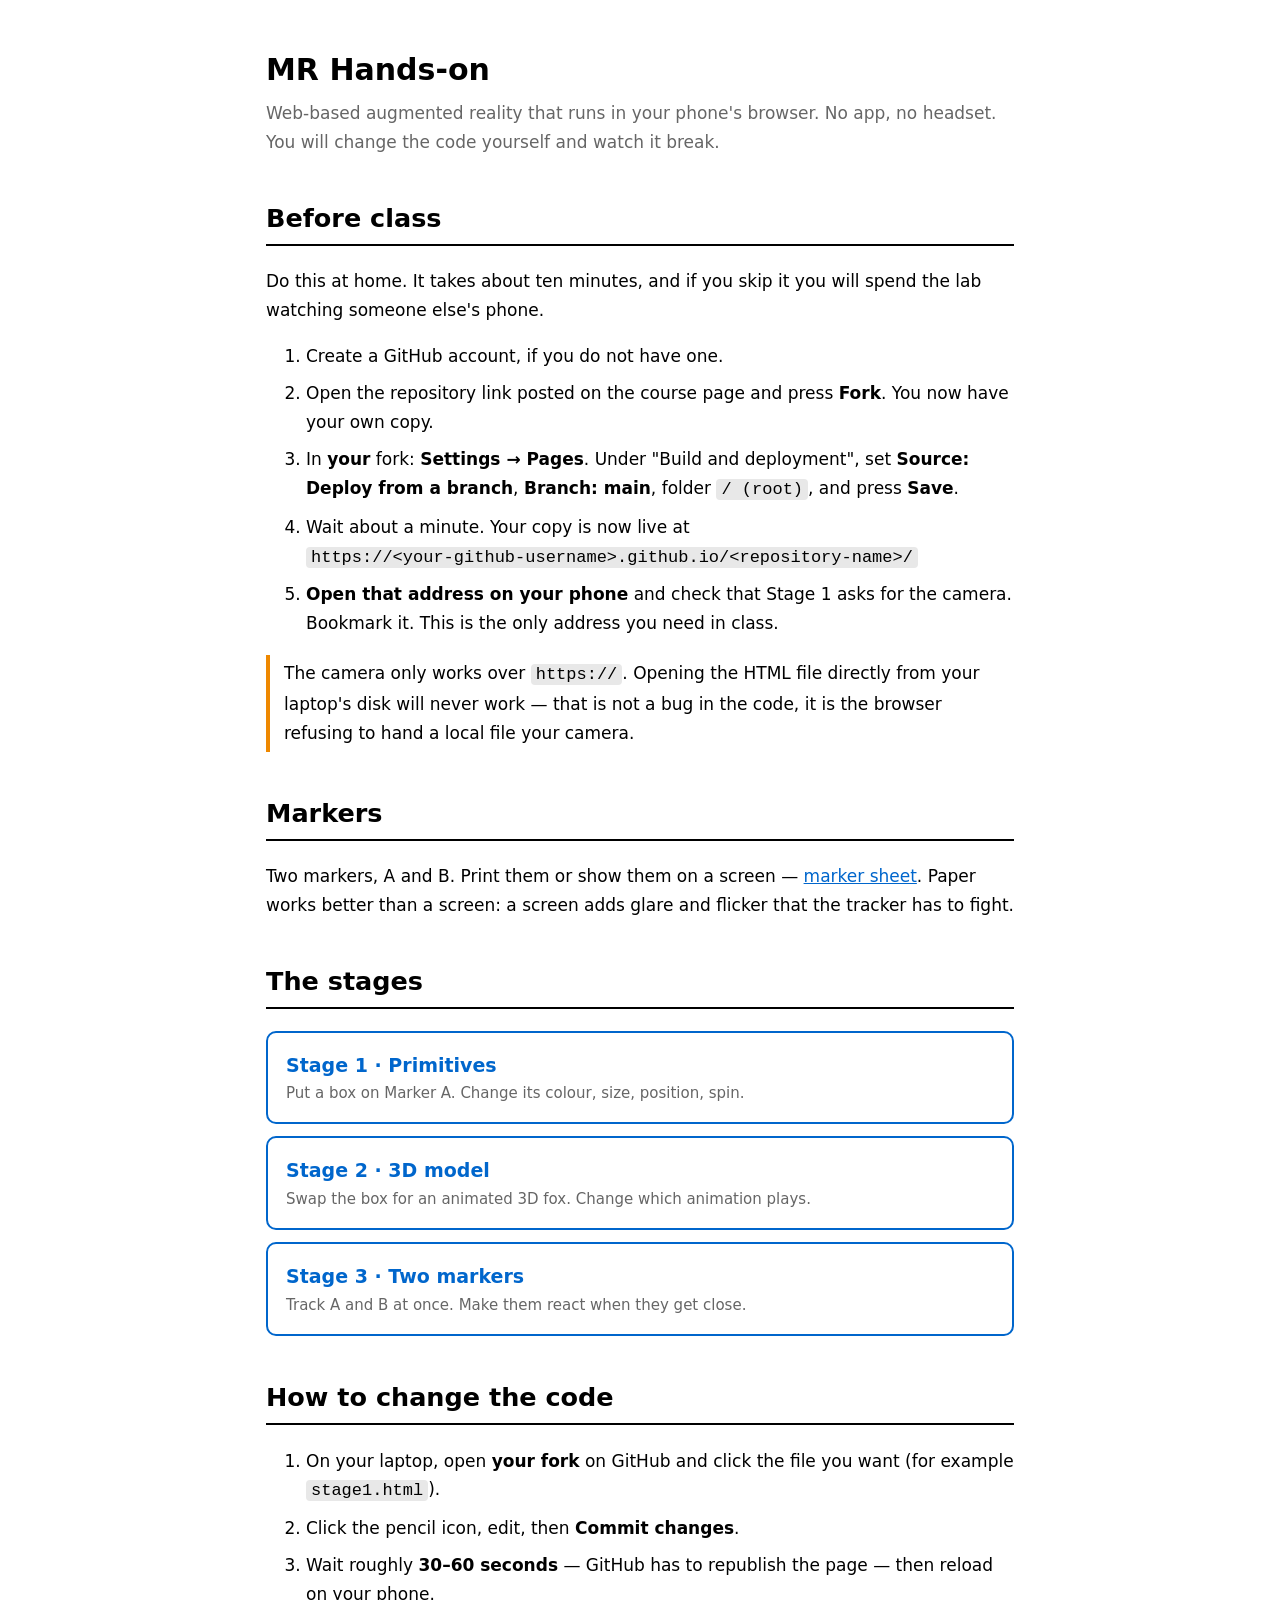
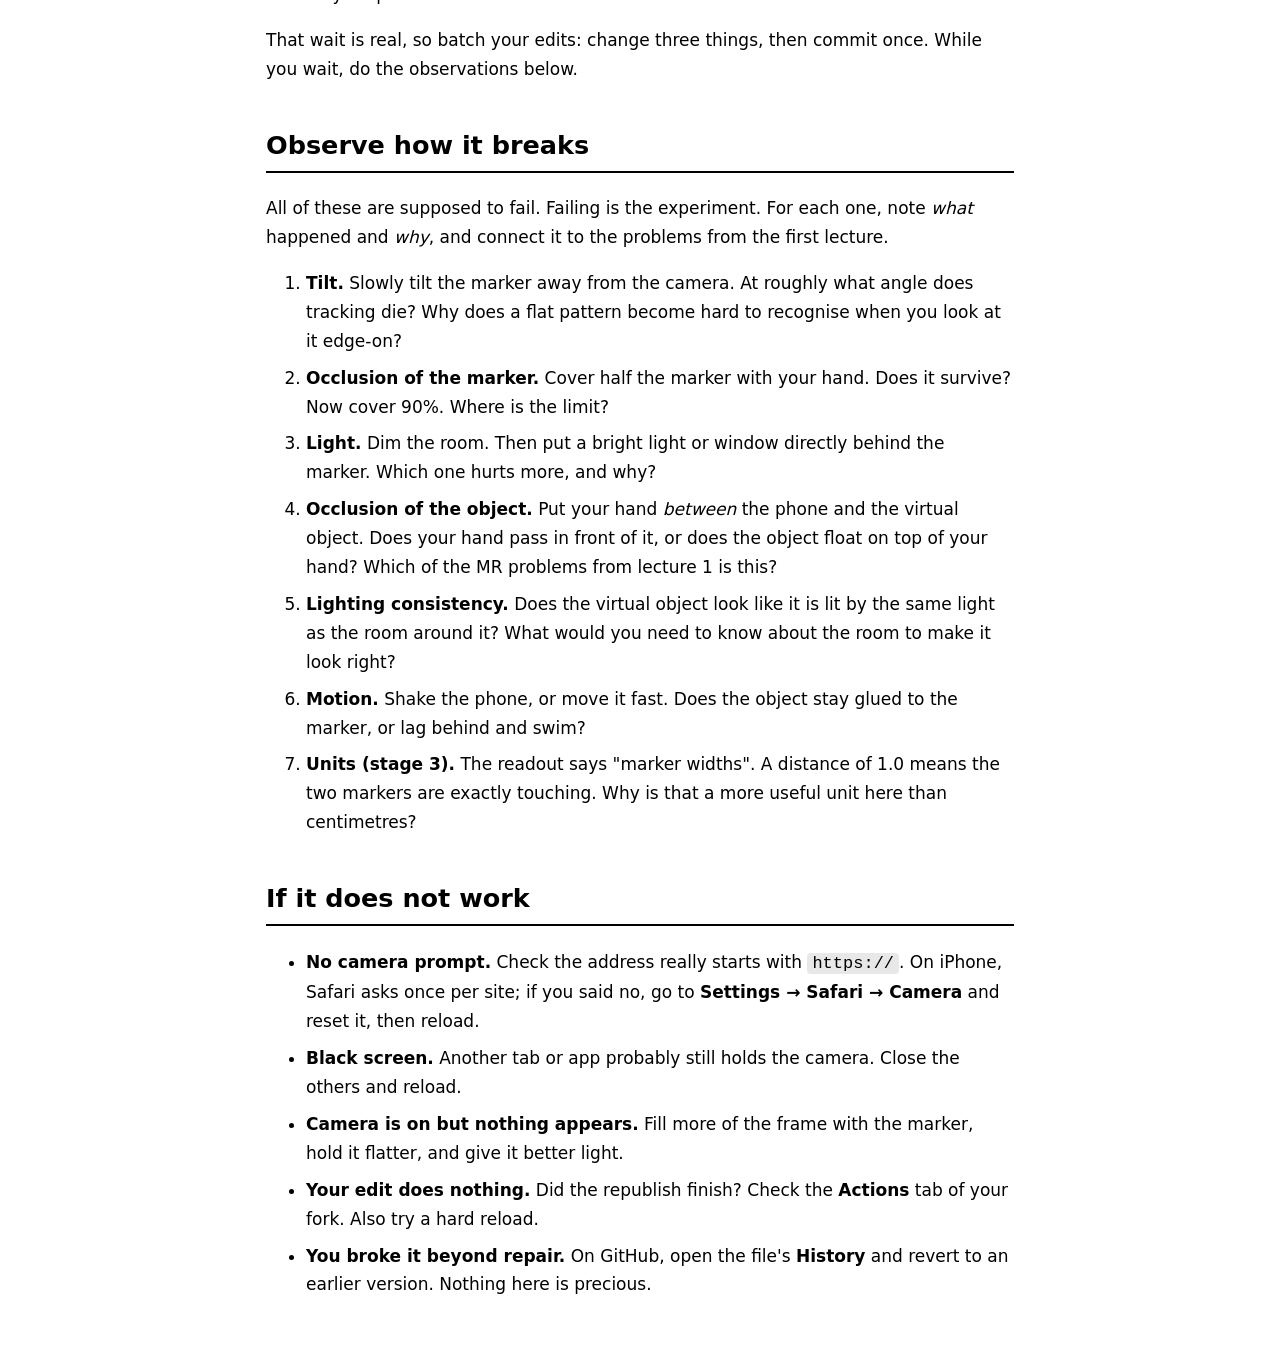
==== index.html @ 69056732 "initial files" ====
<!DOCTYPE html>
<html lang="en">
<head>
  <meta charset="utf-8" />
  <title>MR Hands-on</title>
  <meta name="viewport" content="width=device-width, initial-scale=1" />
  <style>
    :root { color-scheme: light dark; }
    body {
      font-family: system-ui, sans-serif;
      line-height: 1.7; font-size: 17px;
      max-width: 44em; margin: 0 auto; padding: 24px 20px 64px;
    }
    h1 { font-size: 30px; margin-bottom: 0; }
    h2 { margin-top: 40px; border-bottom: 2px solid currentColor; padding-bottom: 4px; }
    .lede { color: #666; margin-top: 4px; }
    .stages { display: grid; gap: 12px; margin: 20px 0; }
    .stages a {
      display: block; padding: 16px 18px; border: 2px solid #06c; border-radius: 10px;
      text-decoration: none; font-weight: 600; font-size: 19px;
    }
    .stages a small { display: block; font-weight: 400; font-size: 15px; color: #666; }
    code { background: rgba(128,128,128,.18); padding: 1px 5px; border-radius: 4px; }
    ol li, ul li { margin: 8px 0; }
    .warn { border-left: 4px solid #e80; padding: 4px 0 4px 14px; margin: 16px 0; }
    a { color: #06c; }
  </style>
</head>
<body>

  <h1>MR Hands-on</h1>
  <p class="lede">Web-based augmented reality that runs in your phone's browser.
    No app, no headset. You will change the code yourself and watch it break.</p>

  <h2>Before class</h2>
  <p>Do this at home. It takes about ten minutes, and if you skip it you will
    spend the lab watching someone else's phone.</p>
  <ol>
    <li>Create a GitHub account, if you do not have one.</li>
    <li>Open the repository link posted on the course page and press <b>Fork</b>.
      You now have your own copy.</li>
    <li>In <b>your</b> fork: <b>Settings → Pages</b>. Under "Build and deployment",
      set <b>Source: Deploy from a branch</b>, <b>Branch: main</b>, folder <code>/ (root)</code>,
      and press <b>Save</b>.</li>
    <li>Wait about a minute. Your copy is now live at
      <br /><code>https://&lt;your-github-username&gt;.github.io/&lt;repository-name&gt;/</code></li>
    <li><b>Open that address on your phone</b> and check that Stage 1 asks for the
      camera. Bookmark it. This is the only address you need in class.</li>
  </ol>
  <p class="warn">
    The camera only works over <code>https://</code>. Opening the HTML file
    directly from your laptop's disk will never work &mdash; that is not a bug
    in the code, it is the browser refusing to hand a local file your camera.
  </p>

  <h2>Markers</h2>
  <p>Two markers, A and B. Print them or show them on a screen &mdash;
    <a href="./markers.html">marker sheet</a>. Paper works better than a screen:
    a screen adds glare and flicker that the tracker has to fight.</p>

  <h2>The stages</h2>
  <div class="stages">
    <a href="./stage1.html">Stage 1 &middot; Primitives
      <small>Put a box on Marker A. Change its colour, size, position, spin.</small></a>
    <a href="./stage2.html">Stage 2 &middot; 3D model
      <small>Swap the box for an animated 3D fox. Change which animation plays.</small></a>
    <a href="./stage3.html">Stage 3 &middot; Two markers
      <small>Track A and B at once. Make them react when they get close.</small></a>
  </div>

  <h2>How to change the code</h2>
  <ol>
    <li>On your laptop, open <b>your fork</b> on GitHub and click the file you want
      (for example <code>stage1.html</code>).</li>
    <li>Click the pencil icon, edit, then <b>Commit changes</b>.</li>
    <li>Wait roughly <b>30&ndash;60 seconds</b> &mdash; GitHub has to republish the page &mdash;
      then reload on your phone.</li>
  </ol>
  <p>That wait is real, so batch your edits: change three things, then commit once.
    While you wait, do the observations below.</p>

  <h2>Observe how it breaks</h2>
  <p>All of these are supposed to fail. Failing is the experiment. For each one,
    note <i>what</i> happened and <i>why</i>, and connect it to the problems from
    the first lecture.</p>
  <ol>
    <li><b>Tilt.</b> Slowly tilt the marker away from the camera. At roughly what
      angle does tracking die? Why does a flat pattern become hard to recognise
      when you look at it edge-on?</li>
    <li><b>Occlusion of the marker.</b> Cover half the marker with your hand.
      Does it survive? Now cover 90%. Where is the limit?</li>
    <li><b>Light.</b> Dim the room. Then put a bright light or window directly
      behind the marker. Which one hurts more, and why?</li>
    <li><b>Occlusion of the object.</b> Put your hand <i>between</i> the phone and
      the virtual object. Does your hand pass in front of it, or does the object
      float on top of your hand? Which of the MR problems from lecture 1 is this?</li>
    <li><b>Lighting consistency.</b> Does the virtual object look like it is lit by
      the same light as the room around it? What would you need to know about the
      room to make it look right?</li>
    <li><b>Motion.</b> Shake the phone, or move it fast. Does the object stay glued
      to the marker, or lag behind and swim?</li>
    <li><b>Units (stage 3).</b> The readout says "marker widths". A distance of
      1.0 means the two markers are exactly touching. Why is that a more useful
      unit here than centimetres?</li>
  </ol>

  <h2>If it does not work</h2>
  <ul>
    <li><b>No camera prompt.</b> Check the address really starts with
      <code>https://</code>. On iPhone, Safari asks once per site; if you said no,
      go to <b>Settings → Safari → Camera</b> and reset it, then reload.</li>
    <li><b>Black screen.</b> Another tab or app probably still holds the camera.
      Close the others and reload.</li>
    <li><b>Camera is on but nothing appears.</b> Fill more of the frame with the
      marker, hold it flatter, and give it better light.</li>
    <li><b>Your edit does nothing.</b> Did the republish finish? Check the
      <b>Actions</b> tab of your fork. Also try a hard reload.</li>
    <li><b>You broke it beyond repair.</b> On GitHub, open the file's <b>History</b>
      and revert to an earlier version. Nothing here is precious.</li>
  </ul>

</body>
</html>
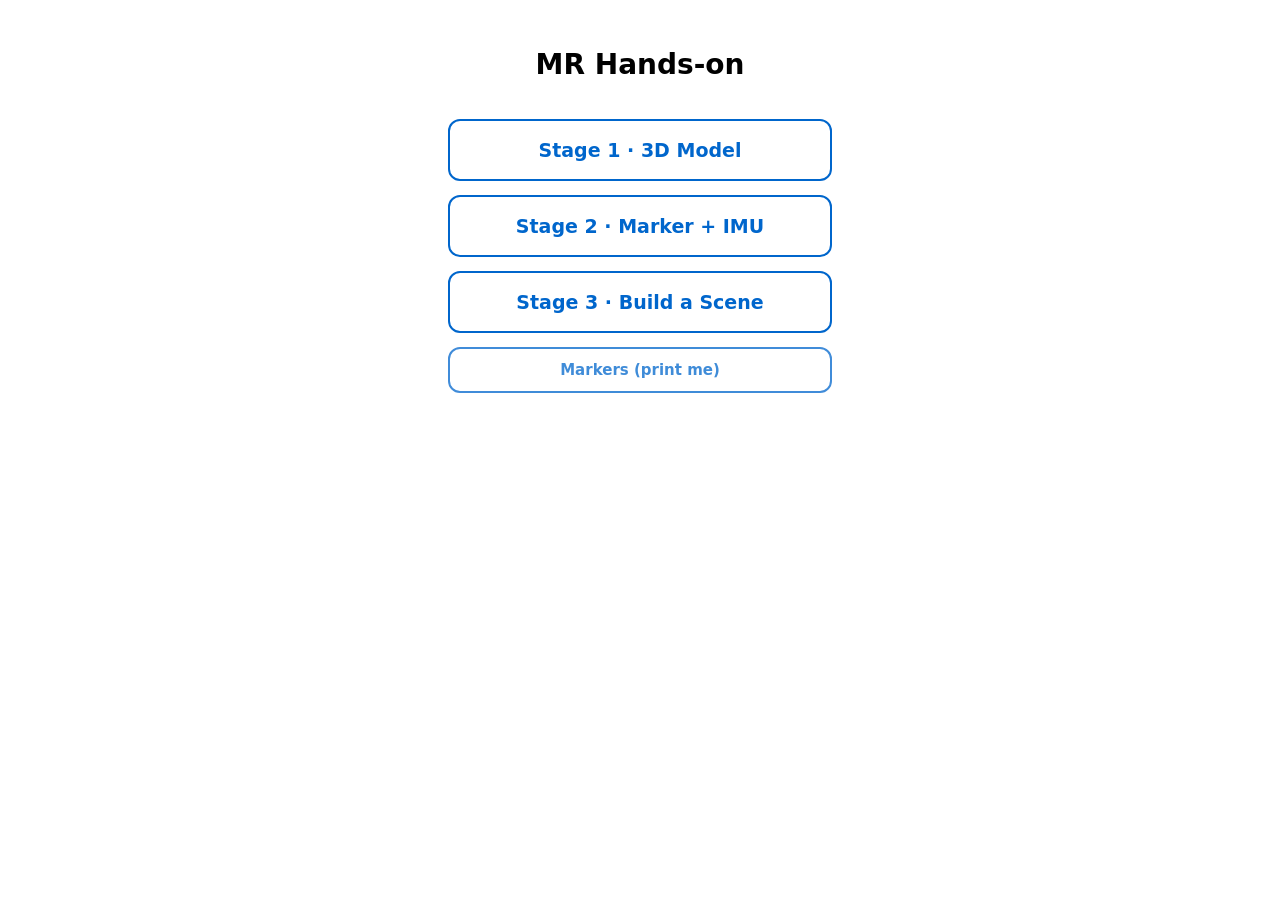
==== commit f4da8809: "update stages" ====
--- a/index.html
+++ b/index.html
@@ -8,116 +8,27 @@
     :root { color-scheme: light dark; }
     body {
       font-family: system-ui, sans-serif;
-      line-height: 1.7; font-size: 17px;
-      max-width: 44em; margin: 0 auto; padding: 24px 20px 64px;
+      max-width: 24em; margin: 0 auto; padding: 48px 20px;
+      display: flex; flex-direction: column; gap: 14px;
     }
-    h1 { font-size: 30px; margin-bottom: 0; }
-    h2 { margin-top: 40px; border-bottom: 2px solid currentColor; padding-bottom: 4px; }
-    .lede { color: #666; margin-top: 4px; }
-    .stages { display: grid; gap: 12px; margin: 20px 0; }
-    .stages a {
-      display: block; padding: 16px 18px; border: 2px solid #06c; border-radius: 10px;
-      text-decoration: none; font-weight: 600; font-size: 19px;
+    h1 { font-size: 28px; text-align: center; margin: 0 0 24px; }
+    a.btn {
+      display: block; padding: 18px; text-align: center;
+      border: 2px solid #06c; border-radius: 12px;
+      text-decoration: none; font-weight: 600; font-size: 19px; color: #06c;
     }
-    .stages a small { display: block; font-weight: 400; font-size: 15px; color: #666; }
-    code { background: rgba(128,128,128,.18); padding: 1px 5px; border-radius: 4px; }
-    ol li, ul li { margin: 8px 0; }
-    .warn { border-left: 4px solid #e80; padding: 4px 0 4px 14px; margin: 16px 0; }
-    a { color: #06c; }
+    a.btn.minor { font-size: 15px; padding: 12px; opacity: 0.75; }
   </style>
 </head>
 <body>
 
   <h1>MR Hands-on</h1>
-  <p class="lede">Web-based augmented reality that runs in your phone's browser.
-    No app, no headset. You will change the code yourself and watch it break.</p>
 
-  <h2>Before class</h2>
-  <p>Do this at home. It takes about ten minutes, and if you skip it you will
-    spend the lab watching someone else's phone.</p>
-  <ol>
-    <li>Create a GitHub account, if you do not have one.</li>
-    <li>Open the repository link posted on the course page and press <b>Fork</b>.
-      You now have your own copy.</li>
-    <li>In <b>your</b> fork: <b>Settings → Pages</b>. Under "Build and deployment",
-      set <b>Source: Deploy from a branch</b>, <b>Branch: main</b>, folder <code>/ (root)</code>,
-      and press <b>Save</b>.</li>
-    <li>Wait about a minute. Your copy is now live at
-      <br /><code>https://&lt;your-github-username&gt;.github.io/&lt;repository-name&gt;/</code></li>
-    <li><b>Open that address on your phone</b> and check that Stage 1 asks for the
-      camera. Bookmark it. This is the only address you need in class.</li>
-  </ol>
-  <p class="warn">
-    The camera only works over <code>https://</code>. Opening the HTML file
-    directly from your laptop's disk will never work &mdash; that is not a bug
-    in the code, it is the browser refusing to hand a local file your camera.
-  </p>
+  <a class="btn" href="./stage1.html">Stage 1 &middot; 3D Model</a>
+  <a class="btn" href="./stage2.html">Stage 2 &middot; Marker + IMU</a>
+  <a class="btn" href="./stage3.html">Stage 3 &middot; Build a Scene</a>
 
-  <h2>Markers</h2>
-  <p>Two markers, A and B. Print them or show them on a screen &mdash;
-    <a href="./markers.html">marker sheet</a>. Paper works better than a screen:
-    a screen adds glare and flicker that the tracker has to fight.</p>
-
-  <h2>The stages</h2>
-  <div class="stages">
-    <a href="./stage1.html">Stage 1 &middot; Primitives
-      <small>Put a box on Marker A. Change its colour, size, position, spin.</small></a>
-    <a href="./stage2.html">Stage 2 &middot; 3D model
-      <small>Swap the box for an animated 3D fox. Change which animation plays.</small></a>
-    <a href="./stage3.html">Stage 3 &middot; Two markers
-      <small>Track A and B at once. Make them react when they get close.</small></a>
-  </div>
-
-  <h2>How to change the code</h2>
-  <ol>
-    <li>On your laptop, open <b>your fork</b> on GitHub and click the file you want
-      (for example <code>stage1.html</code>).</li>
-    <li>Click the pencil icon, edit, then <b>Commit changes</b>.</li>
-    <li>Wait roughly <b>30&ndash;60 seconds</b> &mdash; GitHub has to republish the page &mdash;
-      then reload on your phone.</li>
-  </ol>
-  <p>That wait is real, so batch your edits: change three things, then commit once.
-    While you wait, do the observations below.</p>
-
-  <h2>Observe how it breaks</h2>
-  <p>All of these are supposed to fail. Failing is the experiment. For each one,
-    note <i>what</i> happened and <i>why</i>, and connect it to the problems from
-    the first lecture.</p>
-  <ol>
-    <li><b>Tilt.</b> Slowly tilt the marker away from the camera. At roughly what
-      angle does tracking die? Why does a flat pattern become hard to recognise
-      when you look at it edge-on?</li>
-    <li><b>Occlusion of the marker.</b> Cover half the marker with your hand.
-      Does it survive? Now cover 90%. Where is the limit?</li>
-    <li><b>Light.</b> Dim the room. Then put a bright light or window directly
-      behind the marker. Which one hurts more, and why?</li>
-    <li><b>Occlusion of the object.</b> Put your hand <i>between</i> the phone and
-      the virtual object. Does your hand pass in front of it, or does the object
-      float on top of your hand? Which of the MR problems from lecture 1 is this?</li>
-    <li><b>Lighting consistency.</b> Does the virtual object look like it is lit by
-      the same light as the room around it? What would you need to know about the
-      room to make it look right?</li>
-    <li><b>Motion.</b> Shake the phone, or move it fast. Does the object stay glued
-      to the marker, or lag behind and swim?</li>
-    <li><b>Units (stage 3).</b> The readout says "marker widths". A distance of
-      1.0 means the two markers are exactly touching. Why is that a more useful
-      unit here than centimetres?</li>
-  </ol>
-
-  <h2>If it does not work</h2>
-  <ul>
-    <li><b>No camera prompt.</b> Check the address really starts with
-      <code>https://</code>. On iPhone, Safari asks once per site; if you said no,
-      go to <b>Settings → Safari → Camera</b> and reset it, then reload.</li>
-    <li><b>Black screen.</b> Another tab or app probably still holds the camera.
-      Close the others and reload.</li>
-    <li><b>Camera is on but nothing appears.</b> Fill more of the frame with the
-      marker, hold it flatter, and give it better light.</li>
-    <li><b>Your edit does nothing.</b> Did the republish finish? Check the
-      <b>Actions</b> tab of your fork. Also try a hard reload.</li>
-    <li><b>You broke it beyond repair.</b> On GitHub, open the file's <b>History</b>
-      and revert to an earlier version. Nothing here is precious.</li>
-  </ul>
+  <a class="btn minor" href="./markers.html">Markers (print me)</a>
 
 </body>
 </html>
